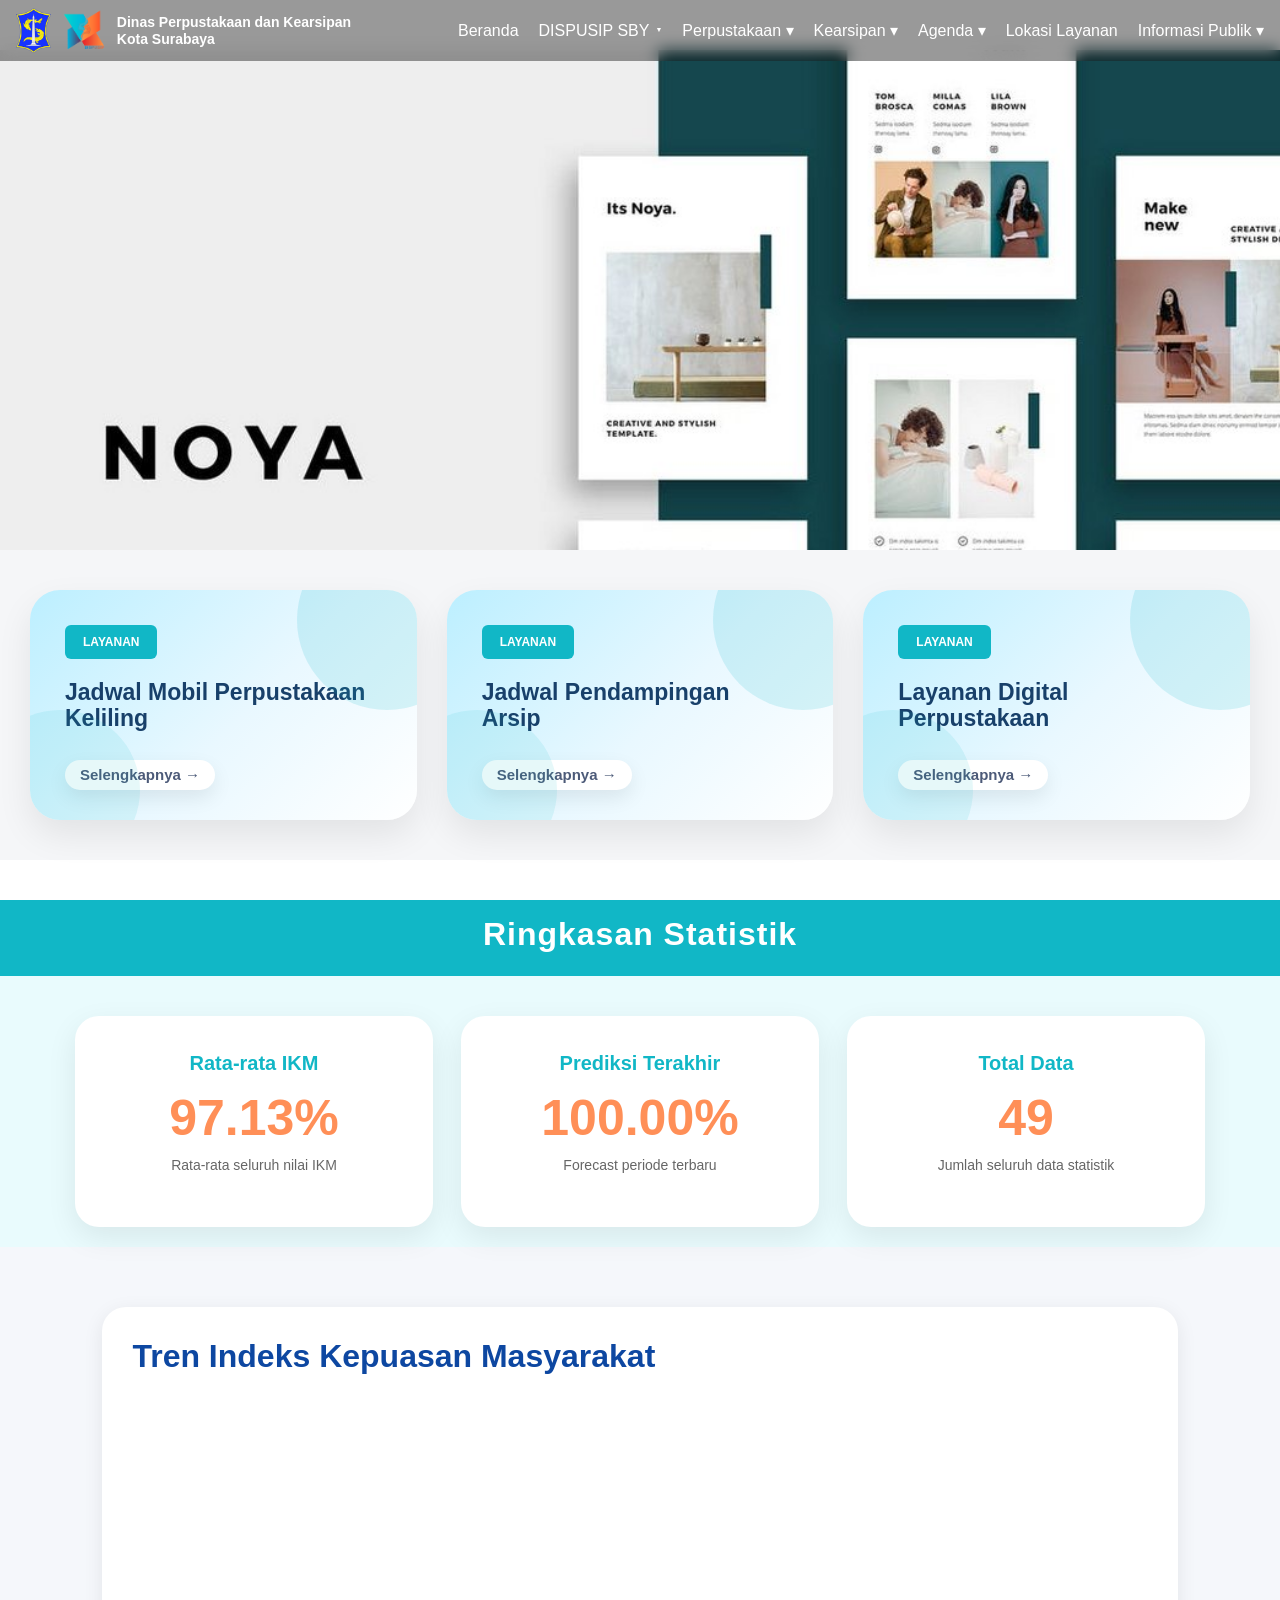
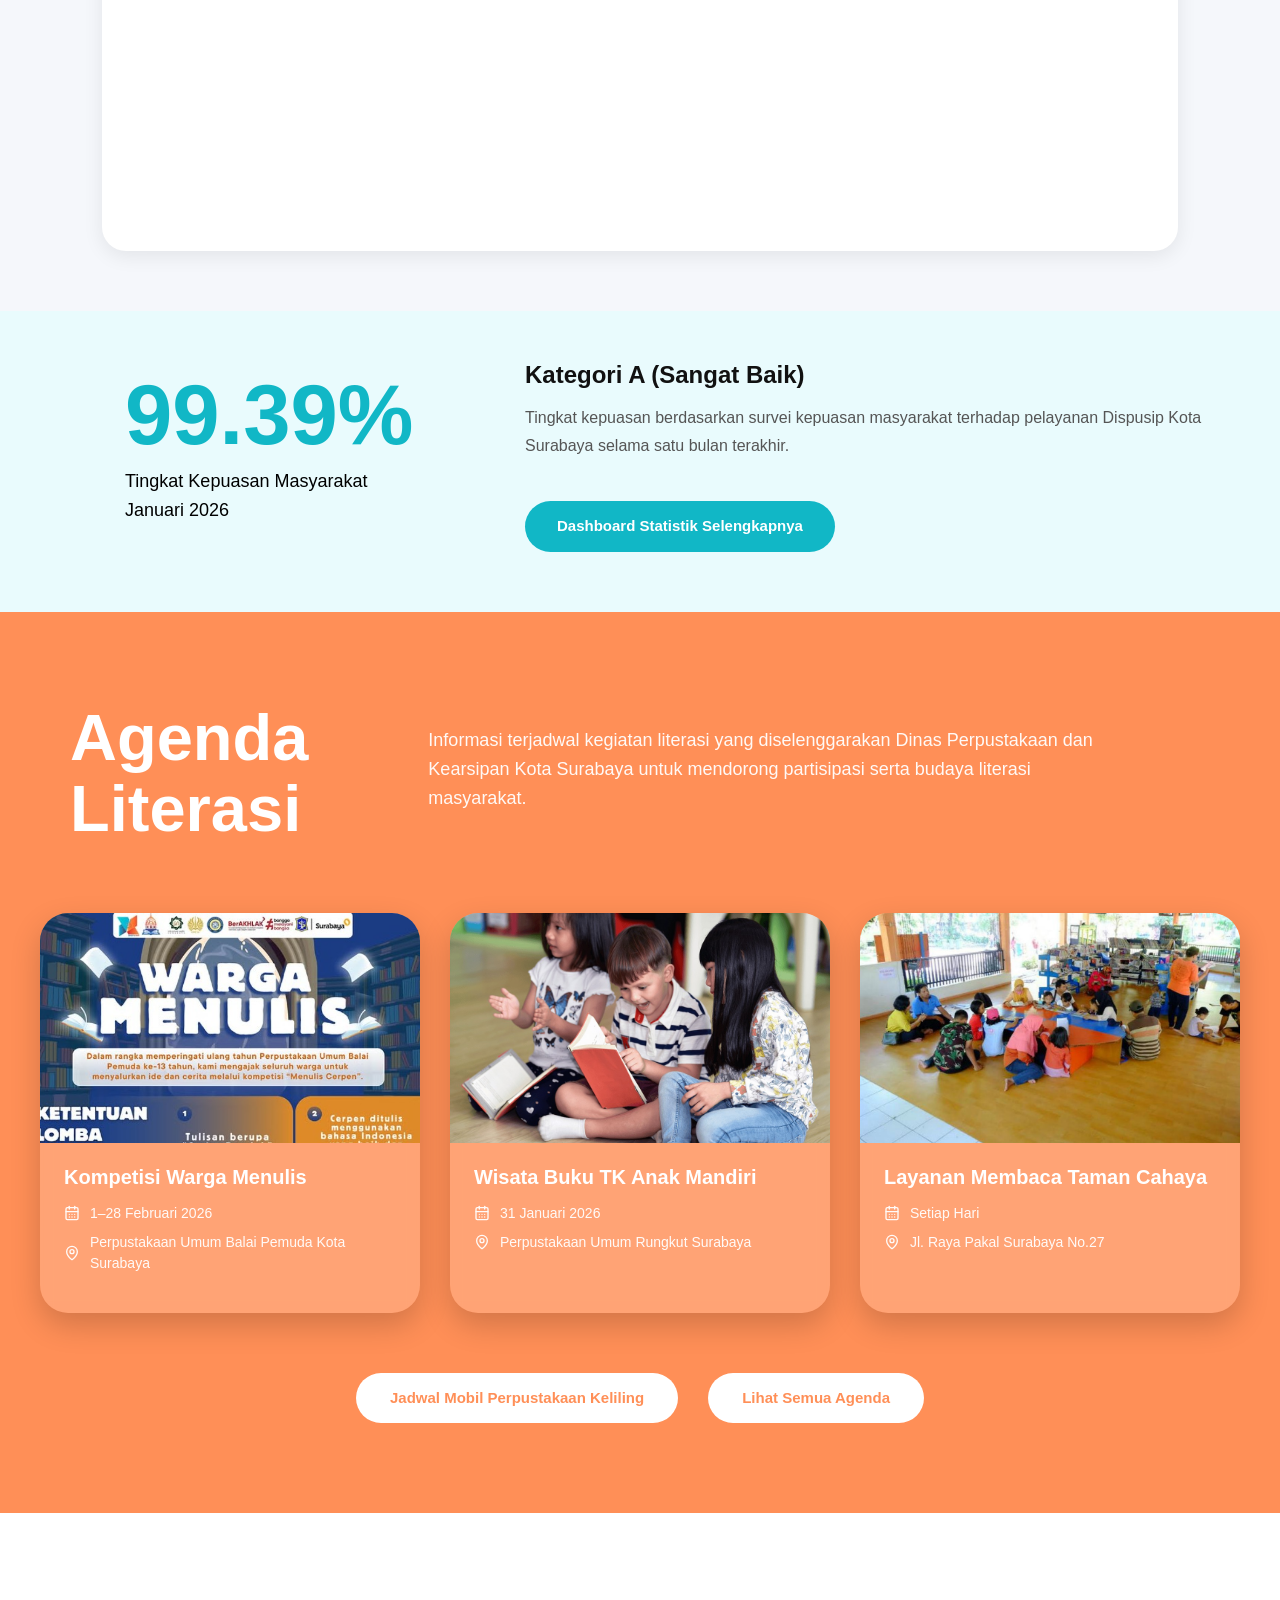
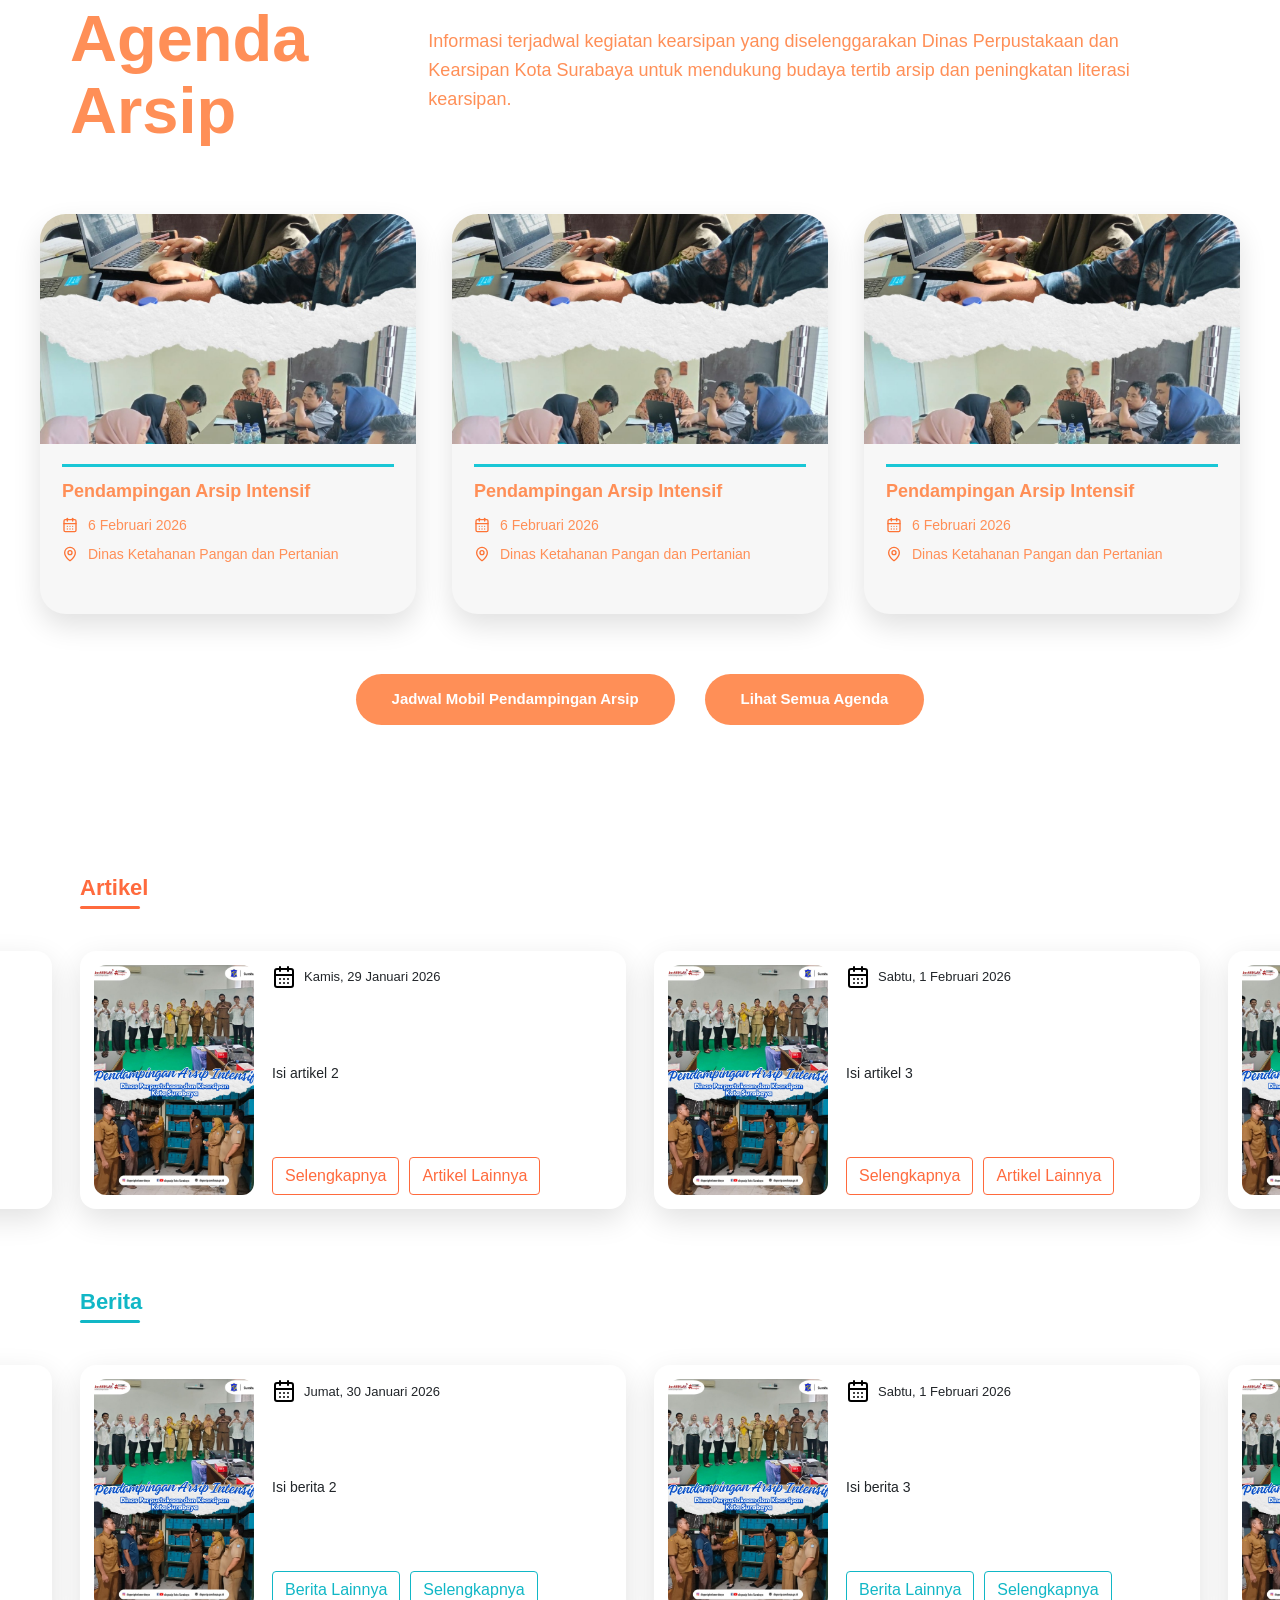
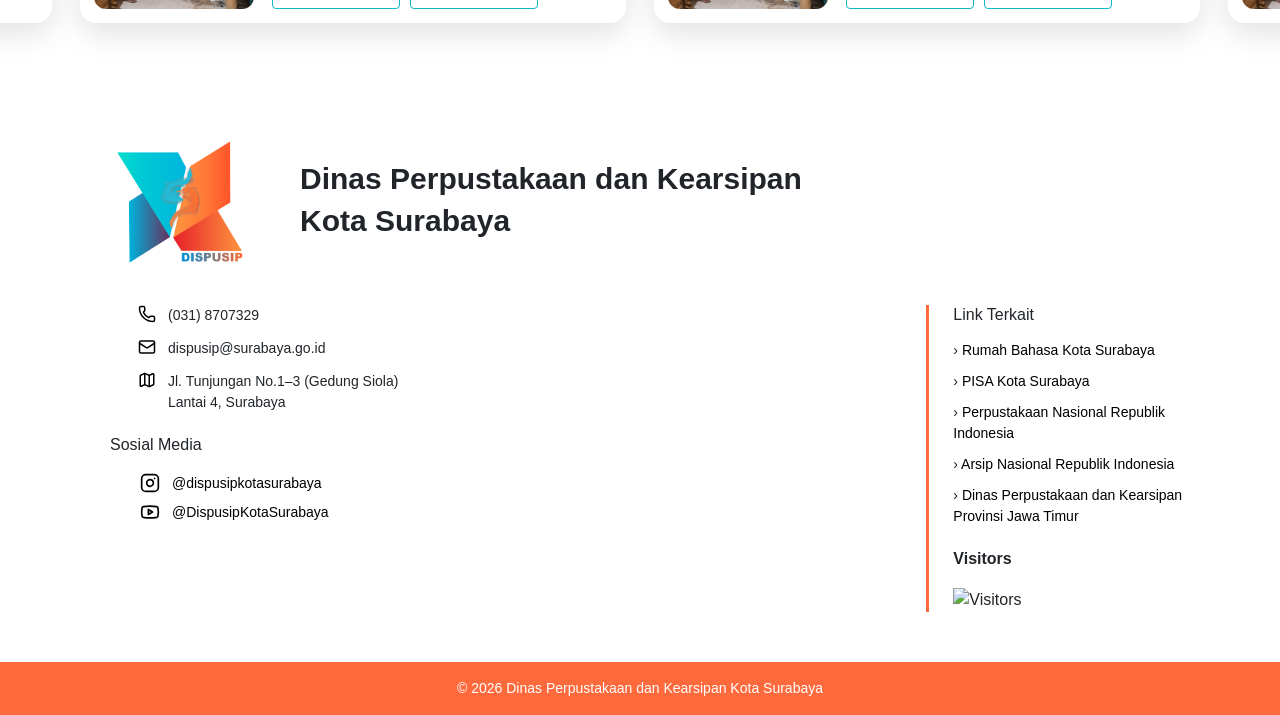
==== index.html @ 13926a01 "Beranda ganti Index" ====
<!DOCTYPE html>
<html lang="id">
<head>
  <meta charset="UTF-8" />
  <meta name="viewport" content="width=device-width, initial-scale=1.0" />
  <title>DISPUSIP Surabaya</title>
  <link rel="stylesheet" href="css/css_beranda.css" />
  <meta name="viewport" content="width=device-width, initial-scale=1.0">
  <link rel="stylesheet" href="https://cdn.jsdelivr.net/npm/bootstrap@4.1.3/dist/css/bootstrap.min.css" integrity="sha384-MCw98/SFnGE8fJT3GXwEOngsV7Zt27NXFoaoApmYm81iuXoPkFOJwJ8ERdknLPMO" crossorigin="anonymous">
</head>
<body>

<!-- ================= NAVBAR ================= -->
<nav class="navbar">
  <div class="navbar-left">
    <img src="assets/images/logo-surabaya.png" class="logo-equal">
    <img src="assets/images/logo-dispusip.png" class="logo-equal">
    <span class="title">
      Dinas Perpustakaan dan Kearsipan <br>Kota Surabaya
    </span>
  </div>

  <!-- HAMBURGER -->
  <div class="hamburger" id="hamburger">☰</div>

  <!-- MENU -->
  <ul class="navbar-menu" id="navMenu">
    <li><a href="index.html">Beranda</a></li>

    <li class="nav-item has-dropdown">
  <a href="#">DISPUSIP SBY <span class="arrow">▼</span></a>
  <ul class="dropdown-menu">
    <li><a href="visi-misi.html">Visi Misi</a></li>
    <li><a href="organisasi.html">Struktur Organisasi</a></li>
    <li><a href="https://jdih.surabaya.go.id/" target="_blank">
    Perundang-undangan
  </a></li>
  </ul>
</li>

    <li class="nav-item has-dropdown">
  <a href="#">Perpustakaan ▾</a>
  <ul class="dropdown-menu">
    <li><a href="perpustakaan.html">Profil Perpustakaan</a></li>
    <li><a href="https://sipus.surabaya.go.id/">SIPUS</a></li>
    <li><a href="https://sipus.surabaya.go.id/katalog">Katalog Koleksi</a></li>
  </ul>
</li>

    <li class="nav-item has-dropdown">
  <a href="#">Kearsipan ▾</a>
  <ul class="dropdown-menu">
    <li><a href="arsip.html">Profil Kearsipan</a></li>
    <li><a href="https://earsip.surabaya.go.id/">E-Arsip</a></li>
    <li><a href="https://dispusip.surabaya.go.id/virtual/">SiManis</a></li>
  </ul>
</li>

<li class="nav-item has-dropdown">
  <a href="#">Agenda ▾</a>
  <ul class="dropdown-menu">
    <li><a href="#agenda">Agenda Literasi</a></li>
    <li><a href="#agenda-arsip">Agenda Arsip</a></li>
  </ul>
</li>

<li>
  <a href="https://sipus.surabaya.go.id/maps" target="_blank">
    Lokasi Layanan
  </a>
</li>

<li class="nav-item has-dropdown dropdown-right">
  <a href="#">Informasi Publik ▾</a>
  <ul class="dropdown-menu">
    <li><a href="https://ppid.surabaya.go.id/">PPID</a></li>
    <li><a href="https://ckan.surabaya.go.id/dataset/?organization=dispusip">Satu Data</a></li>
    <li><a href="https://dashboard-layanan-statistik.endika.my.id">Dashboard Layanan Statistik</a></li>
    <li><a href="karya.html">Indeks Kepuasan Masyarakat</a></li>
    <li><a href="media center https://mediacenter.surabaya.go.id/">Media Center (Pengaduan)</a></li>
    <li><a href="https://skm.surabaya.go.id/">Survey Kepuasan Masyarakat</a></li>
  </ul>
</li>
  </ul>
</nav>

<!-- ================= HERO ================= -->
<section class="hero">
  <div class="slider" id="slider">
    <img src="assets/images/poster1.png">
    <img src="assets/images/poster2.png">
    <img src="assets/images/poster3.png">
    <img src="assets/images/poster4.png">
  </div>
</section>

<section class="spacer-biru"></section>

<!-- ================= LAYANAN CEPAT ================= -->
<section class="layanan-cepat popup">

  <div class="layanan-grid">

    <!-- PUSLING -->
    <div class="service-card">
      <div class="service-tag">LAYANAN</div>

      <h3>
        Jadwal Mobil Perpustakaan <br>
        Keliling
      </h3>

      <a href="pusling.html" class="service-btn">
        Selengkapnya →
      </a>
    </div>

    <!-- SIPLING -->
    <div class="service-card">
      <div class="service-tag">LAYANAN</div>

      <h3>
        Jadwal
        Pendampingan <br>
        Arsip
      </h3>

      <a href="sipling.html" class="service-btn">
        Selengkapnya →
      </a>
    </div>

    <!-- DIGITAL -->
    <div class="service-card">
      <div class="service-tag">LAYANAN</div>

      <h3>
        Layanan Digital<br>
        Perpustakaan
      </h3>

      <a href="#" class="service-btn">
        Selengkapnya →
      </a>
    </div>

  </div>

</section>

<!-- ================= RINGKASAN ================= -->
<section class="ringkasan-wrapper">
    
  <!-- Judul -->
  <div class="ringkasan-header">
    <h2>Ringkasan Statistik</h2>
  </div>

  <!-- ================= CARD STATISTIK BARU ================= -->
  <div class="statistik-container">

    <!-- CARD 1 -->
    <div class="statistik-card popup">
      <h3>Rata-rata IKM</h3>
      <div class="angka" id="avgIKM">0</div>
      <p>Rata-rata seluruh nilai IKM</p>
    </div>

    <!-- CARD 2 -->
    <div class="statistik-card popup">
      <h3>Prediksi Terakhir</h3>
      <div class="angka" id="lastPrediksi">0</div>
      <p>Forecast periode terbaru</p>
    </div>

    <!-- CARD 3 -->
    <div class="statistik-card popup">
      <h3>Total Data</h3>
      <div class="angka" id="totalData">0</div>
      <p>Jumlah seluruh data statistik</p>
    </div>

  </div>

<!-- ================= GRAFIK ================= -->
<section class="grafik-section">

  <div class="grafik-container">

    <h2>Tren Indeks Kepuasan Masyarakat</h2>

    <div class="chart-wrapper">
      <canvas id="ikmChart"></canvas>
    </div>

  </div>

</section>

  <!-- ================= KONTEN LAMA TETAP ================= -->
  <div class="kepuasan">

    <!-- KIRI -->
    <div class="kepuasan-left popup">
      <h1 id="persentaseIKM">99,39%</h1>

      <p id="tanggalIKM">
      Tingkat Kepuasan Masyarakat<br>
      Januari 2026
      </p>
    </div>

    <!-- KANAN -->
<div class="kepuasan-right popup">

  <h4 id="kategoriIKM">
    Kategori A (Sangat Baik)
  </h4>

  <p id="deskripsiIKM">
    Tingkat kepuasan berdasarkan survei kepuasan masyarakat
    terhadap pelayanan Dispusip Kota Surabaya selama satu
    bulan terakhir.
  </p>

  <a href="https://dashboard-layanan-statistik.endika.my.id/" target="_blank">
    <button>
      Dashboard Statistik Selengkapnya
    </button>
  </a>

</div>

</section>

<!-- ================= AGENDA ================= -->
<section id="agenda" class="agenda">
  <div class="agenda-container popup">

    <!-- HEADER -->
    <div class="agenda-header">
      <h1>Agenda<br>Literasi</h1>
      <p>
        Informasi terjadwal kegiatan literasi yang diselenggarakan
        Dinas Perpustakaan dan Kearsipan Kota Surabaya untuk
        mendorong partisipasi serta budaya literasi masyarakat.
      </p>
    </div>

    <!-- CARD GRID -->
    <div class="agenda-grid">
      <div class="row">
        
          <div class="col-md-4">
            <a href="agenda.html" class="agenda-link">
              <div class="agenda-card">
                <img src="assets/images/agenda1.png" class="agenda-img">
                <div class="agenda-content">
                  <h3>Kompetisi Warga Menulis</h3>
                  <div class="agenda-info">
                    <p><img src="assets/icons/calendar.svg"> 1–28 Februari 2026</p>
                    <p><img src="assets/icons/pin.svg"> Perpustakaan Umum Balai Pemuda Kota Surabaya</p>
                  </div>
                </div>
              </div>
            </a>
          </div>
          <div class="col-md-4">
            <a href="agenda.html" class="agenda-link">
              <div class="agenda-card">
                <img src="assets/images/agenda2.png" class="agenda-img">
                <div class="agenda-content">
                  <h3>Wisata Buku TK Anak Mandiri</h3>
                  <div class="agenda-info">
                    <p><img src="assets/icons/calendar.svg"> 31 Januari 2026</p>
                    <p><img src="assets/icons/pin.svg"> Perpustakaan Umum Rungkut Surabaya</p>
                  </div>
                </div>
              </div>
            </a>
          </div>
          <div class="col-md-4">
            <a href="agenda.html" class="agenda-link">
              <div class="agenda-card">
                <img src="assets/images/agenda3.png" class="agenda-img">
                <div class="agenda-content">
                  <h3>Layanan Membaca Taman Cahaya</h3>
                  <div class="agenda-info">
                    <p><img src="assets/icons/calendar.svg"> Setiap Hari</p>
                    <p><img src="assets/icons/pin.svg"> Jl. Raya Pakal Surabaya No.27</p>
                  </div>
                </div>
              </div>
            </a>
          </div>
      </div>
    </div>

    <!-- BUTTON -->
<div class="agenda-button">
  <a href="pusling.html" class="btn-outline">
    Jadwal Mobil Perpustakaan Keliling
  </a>

  <a href="agendaliterasi.html" class="btn-fill">
    Lihat Semua Agenda
  </a>
</div>

  </div>
</section>

<!-- ================= AGENDA ARSIP ================= -->
<section id="agenda-arsip" class="agenda-arsip">
  <div class="arsip-container popup">

    <!-- HEADER -->
    <div class="arsip-header">
      <h1>Agenda<br>Arsip</h1>
      <p>
        Informasi terjadwal kegiatan kearsipan yang diselenggarakan
        Dinas Perpustakaan dan Kearsipan Kota Surabaya untuk
        mendukung budaya tertib arsip dan peningkatan literasi
        kearsipan.
      </p>
    </div>

    <!-- GRID -->
    <div class="arsip-grid">

      <div class="arsip-card">
        <img src="assets/images/arsip1.png" class="arsip-img">
        <div class="arsip-content">
          <div class="arsip-line"></div>
          <h3>Pendampingan Arsip Intensif</h3>
          <p><img src="assets/icons/calendar-orange.svg"> 6 Februari 2026</p>
          <p><img src="assets/icons/pin-orange.svg"> Dinas Ketahanan Pangan dan Pertanian</p>
        </div>
      </div>

      <div class="arsip-card">
        <img src="assets/images/arsip2.png" class="arsip-img">
        <div class="arsip-content">
          <div class="arsip-line"></div>
          <h3>Pendampingan Arsip Intensif</h3>
          <p><img src="assets/icons/calendar-orange.svg"> 6 Februari 2026</p>
          <p><img src="assets/icons/pin-orange.svg"> Dinas Ketahanan Pangan dan Pertanian</p>
        </div>
      </div>

      <div class="arsip-card">
        <img src="assets/images/arsip3.png" class="arsip-img">
        <div class="arsip-content">
          <div class="arsip-line"></div>
          <h3>Pendampingan Arsip Intensif</h3>
          <p><img src="assets/icons/calendar-orange.svg"> 6 Februari 2026</p>
          <p><img src="assets/icons/pin-orange.svg"> Dinas Ketahanan Pangan dan Pertanian</p>
        </div>
      </div>

    </div>

    <!-- BUTTON -->

    <div class="agenda-button">
  <a href="sipling.html" class="btn-arsip-fill">
    Jadwal Mobil Pendampingan Arsip
  </a>

  <a href="agendaarsip.html" class="btn-arsip-fill">
    Lihat Semua Agenda
  </a>
</div>
  </div>
</section>
<!-- ================= ARTIKEL & BERITA ================= -->
<section class="artikel-berita">

  <!-- ===== ARTIKEL ===== -->
  <div class="artikel-grid">
    <div class="artikel-col">
      <h3 class="judul artikel">Artikel</h3>

      <div class="scroll-wrapper">
          <div class="scroll-track artikel-track">

          <div class="artikel-card">
            <img src="assets/images/artikel1.png" class="thumb">
            <div class="artikel-info">
              <div class="tanggal">
                <img src="assets/icons/calendar-hitam.svg">
                Selasa, 30 Januari 2026
              </div>
              <p class="isi">Isi artikel 1</p>
              <div class="btn-row">
                <a href="artikel.html" class="btn orange">Selengkapnya</a>
                <a href="artikel.html" class="btn orange">Artikel Lainnya</a>
              </div>
            </div>
          </div>

          <div class="artikel-card">
            <img src="assets/images/artikel2.png" class="thumb">
            <div class="artikel-info">
              <div class="tanggal">
                <img src="assets/icons/calendar-hitam.svg">
                Kamis, 29 Januari 2026
              </div>
              <p class="isi">Isi artikel 2</p>
              <div class="btn-row">
                <a href="artikel.html" class="btn orange">Selengkapnya</a>
                <a href="artikel.html" class="btn orange">Artikel Lainnya</a>
              </div>
            </div>
          </div>

          <div class="artikel-card">
            <img src="assets/images/artikel3.png" class="thumb">
            <div class="artikel-info">
              <div class="tanggal">
                <img src="assets/icons/calendar-hitam.svg">
                Sabtu, 1 Februari 2026
              </div>
              <p class="isi">Isi artikel 3</p>
              <div class="btn-row">
                <a href="artikel.html" class="btn orange">Selengkapnya</a>
                <a href="artikel.html" class="btn orange">Artikel Lainnya</a>
              </div>
            </div>
          </div>

          <div class="artikel-card">
            <img src="assets/images/artikel4.png" class="thumb">
            <div class="artikel-info">
              <div class="tanggal">
                <img src="assets/icons/calendar-hitam.svg">
                Minggu, 2 Februari 2026
              </div>
              <p class="isi">Isi artikel 4</p>
              <div class="btn-row">
                <a href="artikel.html" class="btn orange">Selengkapnya</a>
                <a href="artikel.html" class="btn orange">Artikel Lainnya</a>
              </div>
            </div>
          </div>

        </div>
      </div>
    </div>
  </div>

  <!-- ===== BERITA ===== -->
  <div class="artikel-grid berita-section">
    <div class="artikel-col">
      <h3 class="judul berita">Berita</h3>

      <div class="scroll-wrapper">
          <div class="scroll-track berita-track">

          <div class="artikel-card">
            <img src="assets/images/berita1.png" class="thumb">
            <div class="artikel-info">
              <div class="tanggal">
                <img src="assets/icons/calendar-hitam.svg">
                Senin, 2 Februari 2026
              </div>
              <p class="isi">Isi berita 1</p>
              <div class="btn-row">
                <a href="berita.html" class="btn biru">Berita Lainnya</a>
                <a href="berita.html" class="btn biru">Selengkapnya</a>
              </div>
            </div>
          </div>

          <div class="artikel-card">
            <img src="assets/images/berita2.png" class="thumb">
            <div class="artikel-info">
              <div class="tanggal">
                <img src="assets/icons/calendar-hitam.svg">
                Jumat, 30 Januari 2026
              </div>
              <p class="isi">Isi berita 2</p>
              <div class="btn-row">
                <a href="berita.html" class="btn biru">Berita Lainnya</a>
                <a href="berita.html" class="btn biru">Selengkapnya</a>
              </div>
            </div>
          </div>

          <div class="artikel-card">
            <img src="assets/images/berita3.png" class="thumb">
            <div class="artikel-info">
              <div class="tanggal">
                <img src="assets/icons/calendar-hitam.svg">
                Sabtu, 1 Februari 2026
              </div>
              <p class="isi">Isi berita 3</p>
              <div class="btn-row">
                <a href="berita.html" class="btn biru">Berita Lainnya</a>
                <a href="berita.html" class="btn biru">Selengkapnya</a>
              </div>
            </div>
          </div>

          <div class="artikel-card">
            <img src="assets/images/berita4.png" class="thumb">
            <div class="artikel-info">
              <div class="tanggal">
                <img src="assets/icons/calendar-hitam.svg">
                Minggu, 2 Februari 2026
              </div>
              <p class="isi">Isi berita 4</p>
              <div class="btn-row">
                <a href="berita.html" class="btn biru">Berita Lainnya</a>
                <a href="berita.html" class="btn biru">Selengkapnya</a>
              </div>
            </div>
          </div>

        </div>
      </div>
    </div>
  </div>

</section>


<!-- ================= FOOTER ================= -->
<footer class="footer">

  <!-- ===== BARIS ATAS: LOGO + NAMA ===== -->
  <div class="footer-top">
    <img src="assets/images/logo-dispusip.png" alt="Logo">
    <h3>
      Dinas Perpustakaan dan Kearsipan<br>
      Kota Surabaya
    </h3>
  </div>

  <!-- ===== BARIS BAWAH: 3 KOLOM ===== -->
  <div class="footer-container">

    <!-- KIRI -->
    <div class="footer-left">
      <ul class="footer-info">
        <li>
          <img src="assets/icons/phone.svg">
          (031) 8707329
        </li>
        <li>
          <img src="assets/icons/email.svg">
          dispusip@surabaya.go.id
        </li>
        <li>
          <img src="assets/icons/location.svg">
          Jl. Tunjungan No.1–3 (Gedung Siola)<br>
          Lantai 4, Surabaya
        </li>
      </ul>

      <div class="footer-sosmed">
        <div class="sosmed-title-row"></div>
        <p>Sosial Media</p>
        <a href="ig: https://www.instagram.com/dispusipkotasurabaya/" target="_blank" class="sosmed-item">
  <img src="assets/icons/instagram.svg" alt="Instagram">
  <span>@dispusipkotasurabaya</span>
</a>

<a href="yt: https://www.youtube.com/@DispusipKotaSurabaya" target="_blank" class="sosmed-item">
  <img src="assets/icons/youtube.svg" alt="YouTube">
  <span>@DispusipKotaSurabaya</span>
</a>

      </div>
    </div>

    <!-- TENGAH -->
    <div class="footer-map">
      <iframe
        src="https://www.google.com/maps?q=Siola+Surabaya&output=embed"
        loading="lazy">
      </iframe>
    </div>

    <!-- KANAN -->
    <div class="footer-right">
      <h4>Link Terkait</h4>
<ul>
  <li>
    › <a href="https://rumahbahasa.surabaya.go.id" target="_blank">
      Rumah Bahasa Kota Surabaya
    </a>
  </li>

  <li>
    › <a href="https://pisa.surabaya.go.id" target="_blank">
      PISA Kota Surabaya
    </a>
  </li>

  <li>
    › <a href="https://www.perpusnas.go.id" target="_blank">
      Perpustakaan Nasional Republik Indonesia
    </a>
  </li>

  <li>
    › <a href="https://www.anri.go.id" target="_blank">
      Arsip Nasional Republik Indonesia
    </a>
  </li>

  <li>
    › <a href="https://disperpusip.jatimprov.go.id" target="_blank">
      Dinas Perpustakaan dan Kearsipan Provinsi Jawa Timur
    </a>
  </li>
</ul>

      <div class="visitor">
        <p><strong>Visitors</strong></p>
        <img src="assets/images/visitor.png" alt="Visitors">
      </div>
    </div>

  </div>

  <!-- ===== BOTTOM ===== -->
  <div class="footer-bottom">
    © 2026 Dinas Perpustakaan dan Kearsipan Kota Surabaya
  </div>

</footer>


<script src="https://code.jquery.com/jquery-3.3.1.slim.min.js" integrity="sha384-q8i/X+965DzO0rT7abK41JStQIAqVgRVzpbzo5smXKp4YfRvH+8abtTE1Pi6jizo" crossorigin="anonymous"></script>
<script src="https://cdn.jsdelivr.net/npm/popper.js@1.14.3/dist/umd/popper.min.js" integrity="sha384-ZMP7rVo3mIykV+2+9J3UJ46jBk0WLaUAdn689aCwoqbBJiSnjAK/l8WvCWPIPm49" crossorigin="anonymous"></script>
<script src="https://cdn.jsdelivr.net/npm/chart.js"></script>
<script src="js/js_beranda.js"></script>
</body>
</html>
---- css/css_beranda.css ----
/* RESET */
* {
  margin: 0;
  padding: 0;
  box-sizing: border-box;
  font-family: 'Segoe UI', sans-serif;
}

html, body {
  width: 100%;
  overflow-x: hidden;
}


body {
  background: #f5f6f8;
}

/* ================= FIX WARNA LINK ================= */

/* Semua link */
a {
  color: inherit;
  text-decoration: none;
}

/* ================= NAVBAR ================= */

.navbar {
  position: fixed !important;
  top: 0;
  left: 0;
  width: 100%;
  background: rgba(0,0,0,0.4); /* transparan */
  backdrop-filter: blur(8px);
  display: flex;
  justify-content: space-between;
  align-items: center;
  padding: 15px 40px;
  z-index: 99999;
}

.navbar {
  display: flex;
  align-items: center;
  justify-content: space-between;
}

/* Kiri: logo + teks */
.navbar-brand {
  display: flex;
  align-items: center;
  gap: 5px;
}

/* LEFT SIDE */
.navbar-left {
  display: flex;
  align-items: center;
  gap: 1px;
}

.logo-equal {
  height: 45px;
}

.title {
  font-size: 14px;
  font-weight: 600;
  line-height: 1.2;
  color: white;
}

/* MENU DESKTOP */
.navbar-menu {
  list-style: none;
  display: flex;
  gap: 20px;
  align-items: center;
  margin: 0;
  padding: 0;
}

.navbar-menu li {
  position: relative;
}

.navbar-menu > li > a {
  text-decoration: none;
  color: white;
  font-weight: 400;
  padding: 8px 0;
  display: inline-block;
  display: flex;
  align-items: center;
  gap: 6px;
}

/* ===== WARNA DESKTOP ===== */
@media (min-width: 769px) {
  .navbar-menu > li > a {
    color: white !important;
  }
}

.arrow {
  font-size: 7px;
}

/* ===== GARIS HIJAU DESKTOP ===== */

.navbar-menu > li > a {
  position: relative;
  color: white;
  padding-bottom: 8px;
}

.navbar-menu > li > a.active {
  border-bottom: 3px solid #14e6c3;
}
/* ================= DROPDOWN DESKTOP ================= */

.dropdown-menu {
  position: absolute;
  top: 40px;
  left: 0;
  background: white;
  list-style: none;
  min-width: 200px;
  border-radius: 8px;
  box-shadow: 0 8px 20px rgba(0,0,0,0.15);
  display: none;
  padding: 10px 0;
  z-index: 1000;
}

.dropdown-menu li {
  padding: 10px 18px;
}

.dropdown-menu li a {
  text-decoration: none;
  color: black;
  font-size: 14px;
}

.dropdown-menu li:hover {
  background: #f2f2f2;
}

.dropdown-menu li a:hover {
  color: #14e6c3;
}

.has-dropdown:hover .dropdown-menu {
  display: block;
}

/* Dropdown kanan */
.dropdown-right .dropdown-menu {
  right: 0;
  left: auto;
}

/* ================= HERO ================= */

.hero {
  width: 100%;
  height: 500px;
  margin-top: 50px;
  position: relative;
  overflow: hidden;
}

.slider {
  display: flex;
  width: 100vw;
  height: 100vh;
  transition: transform 1s ease-in-out;
}

.slider img {
  width: 100vw;
  height: 100vh;
  object-fit: cover;
  flex-shrink: 0;
}

/* ================= HAMBURGER MOBILE ================= */

.hamburger {
  display: none;
  font-size: 28px;
  cursor: pointer;
  color: white;
}

/* ================= MOBILE NAVBAR DAN HERO================= */

@media (max-width: 768px) {

  .hamburger {
    display: block;
    margin-left: auto;
    align-self: center;
  }

  .navbar {
    padding: 15px 20px;
  }

  .logo-equal {
  height: 35px; 
  }

  .navbar-menu {
    position: fixed;
    top: 0;
    right: -100%;
    width: 250px;
    height: 100vh;
    background: rgba(0,0,0,0.4);
    flex-direction: column;
    align-items: flex-start;
    padding: 70px 25px 40px 25px;
    gap: 18px;
    transition: 0.3s ease;
    z-index: 9998;
    overflow-y: auto; 
    overflow-x: hidden;  
  }

  .navbar-menu.active {
    right: 0;
  }

  /* Text mobile hitam */
  .navbar-menu > li > a {
    color: white;
  }

  /* Matikan hover desktop */
  .has-dropdown:hover .dropdown-menu {
    display: none;
  }

  .has-dropdown.active .dropdown-menu {
    display: block;
  }

  .dropdown-menu {
    position: static;
    display: none;           
    background: #f5f5f5;
    box-shadow: none;
    border-radius: 8px;
    margin: 10px 15px;
    padding: 18px 22px;       
    box-sizing: border-box;  
  }

  .dropdown-menu ul {
    padding: 0;
    margin: 0;
  }

  .dropdown-menu li {
  list-style: none;
  padding: 8px 0;
  padding-left: 15px;
  }

  .dropdown-menu li a {
    display: block;
    font-size: 15px;
    color: black;
    line-height: 1.5;
    white-space: normal;     
    word-wrap: break-word;
  }

  /* Dropdown klik */
  .has-dropdown.active .dropdown-menu {
    display: block;
  }

  .hero {
    height: auto;
  }

  .slider {
    height: auto;
  }

  .slider img {
    width: 100%;
    height: auto;
    object-fit: contain;
  }

  body {
    overflow-x: hidden; /* ⬅ penting supaya tidak geser kanan */
  }


}

/* ================= LAYANAN CEPAT ================= */

.layanan-cepat{
  padding:40px 30px;
  background:#f5f6f8;
}

.layanan-grid{
  max-width:1400px;
  margin:auto;

  display:grid;
  grid-template-columns:repeat(3,1fr);
  gap:30px;
}

/* CARD */

.service-card{
  position:relative;

  min-height:230px;

  padding:35px;

  border-radius:30px;

  background:
  linear-gradient(
  135deg,
  #bcefff 0%,
  #e9f8ff 55%,
  #ffffff 100%
  );

  overflow:hidden;

  box-shadow:
  0 15px 35px rgba(0,0,0,.08);

  transition:.3s;
}

.service-card:hover{
  transform:translateY(-8px);
}

/* dekorasi */

.service-card::before{
  content:"";

  position:absolute;
  right:-60px;
  top:-60px;

  width:180px;
  height:180px;

  border-radius:50%;

  background:
  rgba(17,183,198,.15);
}

.service-card::after{
  content:"";

  position:absolute;
  left:-50px;
  bottom:-50px;

  width:160px;
  height:160px;

  border-radius:50%;

  background:
  rgba(17,183,198,.10);
}

/* LABEL */

.service-tag{
  display:inline-block;

  padding:8px 18px;

  background:#11b7c6;

  color:white;

  font-size:12px;
  font-weight:600;

  border-radius:6px;
}

/* JUDUL */

.service-card h3{
  margin-top:20px;

  font-size:23px;
  line-height:1.15;

  color:#18406a;
  font-weight:700;
}

/* BUTTON */

.service-btn{
  position:absolute;

  left:35px;
  bottom:30px;

  width:150px;
  height:30px;

  background:white;

  border-radius:40px;

  display:flex;
  align-items:center;
  justify-content:center;

  text-decoration:none;

  font-size:15px;
  font-weight:600;

  color:#4c5a78;

  box-shadow:
  0 8px 20px rgba(0,0,0,.08);
}

.service-btn:hover{
  background:#11b7c6;
  color:white;
}

@media(max-width:768px){

  .layanan-grid{
    grid-template-columns:1fr;
  }

  .service-card{
    min-height:250px;
    padding:25px;
  }

  .service-card h3{
    font-size:23px;
  }

  .service-icon{
    font-size:60px;
    right:25px;
    bottom:85px;
  }

  .service-btn{
    width:180px;
    height:50px;
    font-size:18px;
    left:25px;
  }

}

/* ================= Ringkasan Statistik ================= */

/* TRIGGER KOSONG */
.ringkasan-trigger {
  height: 10px;   
}

/* ================= WRAPPER ================= */

.ringkasan-wrapper {
  width: 100%;
  min-height: 50vh;
  background-color: #e9fbfd;
  margin-top: 40px;
  padding-bottom: 60px;
  overflow: hidden;
}

/* ================= HEADER ================= */

.ringkasan-header {
  width: 100%;
  background-color: #11b7c6;
  padding: 15px 0;
  text-align: center;
}

.ringkasan-header h2 {
  color: #ffffff;
  font-size: 32px;
  font-weight: 700;
  letter-spacing: 1px;
}

/* ================= CARD STATISTIK ================= */

.statistik-container{
  max-width: 1200px;
  margin: 40px auto 20px;
  display: grid;
  grid-template-columns: repeat(3,1fr);
  gap: 28px;
  padding: 0 35px;
}

.statistik-card{
  background: #ffffff;
  border-radius: 24px;
  padding: 35px 28px;
  text-align: center;
  box-shadow: 0 10px 30px rgba(0,0,0,0.08);
  transition: 0.3s ease;
}

.statistik-card:hover{
  transform: translateY(-8px);
}

.statistik-card h3{
  font-size: 20px;
  color: #11b7c6;
  margin-bottom: 18px;
  font-weight: 700;
}

.statistik-card .angka{
  font-size: 50px;
  font-weight: 700;
  color: #ff8f57;
  margin-bottom: 12px;
  line-height: 1;
}

.statistik-card p{
  font-size: 14px;
  color: #666;
  line-height: 1.5;
}

/* ================= GRAFIK ================= */

.grafik-section{
  padding: 60px 8%;
  background: #f5f7fb;
}

.grafik-container{
  background: #fff;
  padding: 30px;
  border-radius: 24px;
  box-shadow: 0 5px 20px rgba(0,0,0,0.08);
  overflow-x: auto;
}

.grafik-container h2{
  font-size: 32px;
  color: #0d47a1;
  margin-bottom: 25px;
  font-weight: 700;
}

.chart-wrapper{
  position: relative;
  width: 100%;
  min-width: 700px;
  height: 420px;
}

#ikmChart{
  width: 100% !important;
  height: 100% !important;
}

/* ================= MOBILE ================= */

@media (max-width:768px){

  .grafik-section{
    padding: 40px 15px;
  }

  .grafik-container{
    padding: 20px;
    border-radius: 18px;
  }

  .grafik-container h2{
    font-size: 22px;
    text-align: center;
  }

  .chart-wrapper{
    min-width: 600px;
    height: 350px;
  }

}

/* ================= KEPUASAN ================= */

.kepuasan {
  margin-top: 10px;
  max-width: 1200px;
  margin: 50px auto 0;
  display: flex;
  gap: 60px;
  align-items: center;
  padding: 0 35px;
}

/* ================= KIRI ================= */

.kepuasan-left {
  flex: 1;
  padding-left: 50px;
  position: relative;
}

.kepuasan-left h1 {
  font-size: 85px;
  color: #11b7c6;
  font-weight: 700;
  line-height: 1;
}

.kepuasan-left p {
  font-size: 18px;
  color: #000;
  margin-top: 10px;
  line-height: 1.6;
}

/* ================= KANAN ================= */

.kepuasan-right {
  flex: 2;
}

.kepuasan-right h4 {
  font-size: 24px;
  font-weight: 700;
  margin-bottom: 14px;
  color: #111;
}

.kepuasan-right p {
  font-size: 16px;
  color: #555;
  line-height: 1.8;
  max-width: 700px;
}

/* ================= BUTTON ================= */

.kepuasan-right button {
  margin-top: 24px;
  padding: 14px 32px;
  border: none;
  border-radius: 30px;
  background-color: #11b7c6;
  color: #ffffff;
  font-size: 15px;
  font-weight: 600;
  cursor: pointer;
  transition: 0.3s ease;
}

.kepuasan-right button:hover{
  background: #0d9cab;
  transform: translateY(-2px);
}

/* ================= ANIMATION SCROLL ================= */

/* ANIMASI POP-UP */
.stat-card,
.kepuasan-left,
.kepuasan-right,
.statistik-card {
  opacity: 0;
  transform: translateY(60px);
  transition: all 0.8s ease;
}

/* SAAT MUNCUL */
.stat-card.show,
.kepuasan-left.show,
.kepuasan-right.show,
.statistik-card.show {
  opacity: 1;
  transform: translateY(0);
}

/* DELAY */
.statistik-card:nth-child(1) { 
  transition-delay: 0.1s; 
}

.statistik-card:nth-child(2) { 
  transition-delay: 0.25s; 
}

.statistik-card:nth-child(3) { 
  transition-delay: 0.4s; 
}

/* ================= POPUP ================= */

.popup {
  opacity: 0;
  transform: translateY(60px);
  transition: opacity 0.8s ease, transform 0.8s ease;
}

.popup.show {
  opacity: 1;
  transform: translateY(0);
}

/* ================= MOBILE ================= */

@media (max-width: 768px) {

  /* ================= WRAPPER ================= */

  .ringkasan-wrapper {
    margin-top: 20px;
    padding-bottom: 35px;
  }

  /* ================= HEADER ================= */

  .ringkasan-header {
    padding: 12px 0;
  }

  .ringkasan-header h2 {
    font-size: 22px;
  }

  /* ================= CARD ================= */

  .statistik-container{
    grid-template-columns: 1fr;
    gap: 18px;
    margin-top: 25px;
    padding: 0 16px;
  }

  .statistik-card{
    padding: 25px 20px;
    border-radius: 20px;
  }

  .statistik-card h3{
    font-size: 16px;
    margin-bottom: 12px;
  }

  .statistik-card .angka{
    font-size: 36px;
    margin-bottom: 8px;
  }

  .statistik-card p{
    font-size: 12px;
    line-height: 1.5;
  }

  /* ================= KEPUASAN ================= */

  .kepuasan {
    margin: 25px auto 0;
    padding: 0 16px;
    gap: 18px;
    align-items: center;
  }

  /* ================= KIRI ================= */

  .kepuasan-left {
    flex: 1;
    padding-left: 0;
  }

  .kepuasan-left h1 {
    font-size: 42px;
  }

  .kepuasan-left p {
    font-size: 12px;
    margin-top: 6px;
  }

  /* ================= KANAN ================= */

  .kepuasan-right {
    flex: 1.5;
  }

  .kepuasan-right h4 {
    font-size: 14px;
    margin-bottom: 8px;
  }

  .kepuasan-right p {
    font-size: 12px;
    line-height: 1.6;
  }

  /* ================= BUTTON ================= */

  .kepuasan-right button {
    margin-top: 14px;
    padding: 10px 16px;
    font-size: 11px;
    border-radius: 20px;
    width: 100%;
  }

}

/* ================= AGENDA ================= */

.agenda {
  background: #ff8f57;
  padding: 90px 40px;
  color: white;
}

.agenda-container {
  max-width: 1300px;
  margin: auto;
}

/* HEADER */
.agenda-header {
  display: flex;
  gap: 120px;
  align-items: center;
}

.agenda-header h1 {
  font-size: 65px;
  font-weight: 700;
  line-height: 1.1;
  max-width: 420px;
  margin-left: 30px; 
}

.agenda-header p {
  max-width: 700px;
  font-size: 18px;
  line-height: 1.6;
  opacity: 0.95;
}

/* GRID */
.agenda-grid {
  display: grid;
  /*grid-template-columns: repeat(3, 1fr);*/
  gap: 32px;
  margin-top: 60px;
}

/* CARD */
.agenda-card {
  background: rgba(255, 255, 255, 0.18);
  border-radius: 28px;
  overflow: hidden;
  box-shadow: 0 12px 30px rgba(0,0,0,0.18);
  backdrop-filter: blur(6px);
  transition: transform 0.3s ease, box-shadow 0.3s ease;

  min-height: 400px; 
}

.agenda-card:hover {
  transform: translateY(-8px);
  box-shadow: 0 18px 36px rgba(0,0,0,0.25);
}

.agenda-img {
  width: 100%;
  height: 230px;
  object-fit: cover;
}

/* CONTENT */
.agenda-content {
  padding: 22px 24px 26px;
}

.agenda-content h3 {
  font-size: 20px;
  margin-bottom: 14px;
  font-weight: 600;
}

/* INFO */
.agenda-info p {
  display: flex;
  align-items: center;
  gap: 10px;
  font-size: 14px;
  margin-bottom: 8px;
  opacity: 0.95;
}

.agenda-info img {
  width: 16px;
}

/* HILANGKAN STYLE LINK */
.agenda-link{
  text-decoration:none;
  color:inherit;
  display:block;
  position:relative;
  z-index:10;
}

/* SEMUA STATE LINK */
.agenda-link,
.agenda-link:visited,
.agenda-link:hover,
.agenda-link:active,
.agenda-link:focus,
.agenda-link:focus-visible{
  color: inherit;
  text-decoration: none;
  outline: none; 
}

/* HILANGKAN TAP HIGHLIGHT (MOBILE) */
.agenda-link{
  -webkit-tap-highlight-color: transparent;
}

/* HOVER EFFECT */
.agenda-card{
  transition:0.3s;
  cursor:pointer;
}

.agenda-card:hover{
  transform:translateY(-5px);
}

/* ================= BUTTON ================= */

.agenda-button {
  margin-top: 60px;
  display: flex;
  justify-content: center;
  gap: 30px;
}

.btn-outline,
.btn-fill {
  background: white;
  color: #ff8f57;
  padding: 14px 34px;
  border-radius: 30px;
  border: none;
  font-size: 15px;
  font-weight: 600;
  cursor: pointer;
  transition: 0.3s ease;
  text-decoration: none;
}

/* Hover */
.btn-outline:hover,
.btn-fill:hover {
  background: #ffe1d3;
  color: #ff8f57;
}

/* Active */
.btn-outline:active,
.btn-fill:active {
  background: white !important;
  color: #ff8f57 !important;
  transform: scale(0.97);
  box-shadow: none !important;
  outline: none !important;
}

/* Remove Bootstrap focus */
.btn-outline:focus,
.btn-fill:focus {
  outline: none !important;
  box-shadow: none !important;
}

/* ================= FAST POPUP ================= */

.popup {
  opacity: 0;
  transform: translateY(60px);
  transition: opacity 0.8s ease, transform 0.8s ease;
}

.popup.show {
  opacity: 1;
  transform: translateY(0);
}

/* ================= MOBILE AGENDA ================= */
@media (max-width: 768px) {

  .agenda {
    padding: 50px 20px;
  }

  .agenda-container {
    max-width: 100%;
  }

  /* ================= HEADER ================= */
  .agenda-header {
    flex-direction: column; 
    gap: 20px;
    text-align: center;
  }

  .agenda-header h1 {
    font-size: 50px; 
    max-width: 100%;
    margin-left: 0; /* reset */
  }

  .agenda-header p {
    font-size: 14px;
    max-width: 100%;
  }

  /* ================= GRID ================= */
  .agenda-grid {
    grid-template-columns: 1fr; 
    gap: 40px;
    margin-top: 30px;
  }

  /* ================= CARD ================= */
  .agenda-card {
    min-height: auto; 
    border-radius: 20px;
    margin-bottom: 20px;
  }

  .agenda-img {
    height: 180px; 
  }

  /* ================= CONTENT ================= */
  .agenda-content {
    padding: 16px 18px 20px;
  }

  .agenda-content h3 {
    font-size: 16px;
    margin-bottom: 10px;
  }

  /* ================= INFO ================= */
  .agenda-info p {
    font-size: 12px;
    gap: 8px;
  }

  .agenda-info img {
    width: 14px;
  }

  /* ================= BUTTON ================= */
  .agenda-button {
    margin-top: 30px;
    flex-direction: column; 
    gap: 12px;
  }

  .btn-outline,
  .btn-fill {
    width: 100%; 
    text-align: center;
    padding: 12px;
    font-size: 13px;
  }

}

/* ================= AGENDA ARSIP ================= */

.agenda-arsip {
  background: #ffffff;
  padding: 90px 40px;
  color: #ff8f57;
}

.arsip-container {
  max-width: 1300px;
  margin: auto;
}

/* HEADER */
.arsip-header {
  display: flex;
  gap: 120px;
  align-items: center;
}

.arsip-header h1 {
  font-size: 65px;
  font-weight: 700;
  line-height: 1.1;
  max-width: 420px;
  margin-left: 30px;
}

.arsip-header p {
  max-width: 720px;
  font-size: 18px;
  line-height: 1.6;
}

/* GRID */
.arsip-grid {
  display: grid;
  grid-template-columns: repeat(3, 1fr);
  gap: 36px;
  margin-top: 60px;
}

/* CARD */
.arsip-card {
  background: #f7f7f7;
  border-radius: 26px;
  overflow: hidden;
  box-shadow: 0 12px 28px rgba(0,0,0,0.12);
  transition: transform 0.3s ease, box-shadow 0.3s ease;
  min-height: 400px;
}

.arsip-card:hover {
  transform: translateY(-8px);
  box-shadow: 0 18px 34px rgba(0,0,0,0.18);
}

.arsip-img {
  width: 100%;
  height: 230px;
  object-fit: cover;
}

/* CONTENT */
.arsip-content {
  padding: 20px 22px 26px;
}

.arsip-line {
  width: 100%;
  height: 3px;
  background: #19c7d6;
  margin-bottom: 14px;
}

.arsip-content h3 {
  font-size: 18px;
  font-weight: 700;
  margin-bottom: 12px;
}

.arsip-content p {
  display: flex;
  align-items: center;
  gap: 10px;
  font-size: 14px;
  margin-bottom: 8px;
}

.arsip-content img {
  width: 16px;
}

/* ================= BUTTON ================= */

.arsip-button {
  margin-top: 60px;
  display: flex;
  justify-content: center;
  gap: 30px;
}

/* Button Arsip */
.btn-arsip-fill,
.btn-arsip-outline {
  background-color: #ff8f57 !important;
  color: #ffffff;
  padding: 14px 36px;
  border-radius: 30px;
  border: none;
  font-size: 15px;
  font-weight: 600;
  cursor: pointer;
  transition: all 0.3s ease;
}

/* Hover */
.btn-arsip-fill:hover,
.btn-arsip-outline:hover {
  background-color: #ff7a3a;
  transform: translateY(-2px);
}

/* Saat diklik */
.btn-arsip-fill:active,
.btn-arsip-outline:active {
  transform: scale(0.97);
}

/* ================= FAST POPUP ================= */

.popup {
  opacity: 0;
  transform: translateY(60px);
  transition: opacity 0.8s ease, transform 0.8s ease;
}

.popup.show {
  opacity: 1;
  transform: translateY(0);
}

/* ================= MOBILE AGENDA ARSIP ================= */
@media (max-width: 768px) {

  .agenda-arsip {
    padding: 50px 20px;
  }

  .arsip-container {
    max-width: 100%;
  }

  /* ================= HEADER ================= */
  .arsip-header {
    flex-direction: column;
    gap: 20px;
    text-align: center;
  }

  .arsip-header h1 {
    font-size: 50px; 
    max-width: 100%;
    margin-left: 0;
  }

  .arsip-header p {
    font-size: 14px;
    max-width: 100%;
  }

  /* ================= GRID ================= */
  .arsip-grid {
    grid-template-columns: 1fr; 
    gap: 30px; 
    margin-top: 30px;
  }

  /* ================= CARD ================= */
  .arsip-card {
    border-radius: 22px;
    min-height: auto;
    margin-bottom: 5px; 
  }

  .arsip-img {
    height: 180px; 
  }

  /* ================= CONTENT ================= */
  .arsip-content {
    padding: 18px 18px 22px;
  }

  .arsip-line {
    height: 2px;
    margin-bottom: 10px;
  }

  .arsip-content h3 {
    font-size: 15px;
    margin-bottom: 8px;
  }

  .arsip-content p {
    font-size: 12px;
    gap: 8px;
  }

  .arsip-content img {
    width: 14px;
  }

  /* ================= BUTTON ================= */
  .arsip-button {
    margin-top: 30px;
    flex-direction: column;
    gap: 12px;
  }

  .btn-arsip-fill,
  .btn-arsip-outline {
    width: 100%;
    padding: 12px;
    font-size: 13px;
    text-align: center;
  }

}

/* ================= ARTIKEL & BERITA ================= */

.artikel-berita {
  padding: 60px 80px;
  background: #fff;
}

/* tiap section */
.artikel-grid {
  margin-bottom: 60px;
}

/* ===== JUDUL MODEL GARIS BAWAH ===== */

.judul {
  font-size: 22px;
  font-weight: 600;
  margin-bottom: 30px;
  display: inline-block;
  position: relative;
}

.judul::after {
  content: "";
  position: absolute;
  left: 0;
  bottom: -8px;
  width: 60px;
  height: 3px;
  border-radius: 3px;
}

/* Warna garis */
.judul.artikel {
  color: #ff6a3d;
}

.judul.artikel::after {
  background: #ff6a3d;
}

.judul.berita {
  color: #11b7c6;
}

.judul.berita::after {
  background: #11b7c6;
}

/* ===== SLIDER ===== */
.scroll-wrapper {
  width: 100%;
  overflow: visible;
  padding:20px 0;
}

.scroll-track {
  display: flex;
  gap: 28px;
  transition: transform 0.8s ease;
}

/* ===== CARD ===== */
.artikel-card {
  width: calc(50% - 14px); 
  flex-shrink: 0;

  display: flex;
  gap: 18px;
  background: #fff;
  padding: 14px;
  border-radius: 16px;
  box-shadow:
    0 10px 30px rgba(0,0,0,0.12);
}

.thumb {
  width: 160px;
  height: 230px;
  object-fit: cover;
  border-radius: 12px;
}

.artikel-info {
  flex: 1;
  display: flex;
  flex-direction: column;
  justify-content: space-between;
}

.tanggal {
  display: flex;
  align-items: center;
  gap: 8px;
  font-size: 13px;
}

.isi {
  font-size: 14px;
  margin: 12px 0;
}

/* BUTTON */
.btn-row {
  display: flex;
  gap: 10px;
}

.btn {
  padding: 7px 18px;
  border-radius: 20px;
  font-size: 12px;
  background: transparent;
  cursor: pointer;
}

.btn.orange {
  border: 1px solid #ff6a3d;
  color: #ff6a3d;
}

.btn.orange:hover {
  background: #ff6a3d;
  color: #fff;
}

.btn.biru {
  border: 1px solid #11b7c6;
  color: #11b7c6;
}

.btn.biru:hover {
  background: #11b7c6;
  color: #fff;
}

/* ================= MOBILE ARTIKEL & BERITA ================= */
@media (max-width: 768px) {

  .artikel-berita {
    padding-left: 16px;
    padding-right: 16px;
  }

  .scroll-wrapper {
    width: 100%;
  }

  .scroll-track {
    width: 100%;
  }

  .artikel-card {
    width: 100%;          
    flex-direction: column;
    gap: 12px;
  }

  .thumb {
    width: 100%;
    height: 180px;
  }

  .artikel-info {
    gap: 8px;
  }

  .judul {
    font-size: 18px;
  }

  .isi {
    font-size: 13px;
  }

  .btn-row {
    flex-wrap: wrap;
    gap: 8px;
  }
}

/* ================ FOOTER ================= */
.footer {
  background: #fff;
  margin-top: -80px;
  font-family: Arial, sans-serif;
}

/* ===== BARIS ATAS ===== */
.footer-top {
  display: flex;
  align-items: center;
  gap: 20px;
  padding: 50px 80px 20px;
}

.footer-top img {
  width: 200px;
}

.footer-top h3 {
  font-size: 30px;
  font-weight: 700;
  line-height: 1.4;
}

/* ===== 3 KOLOM ===== */
.footer-container {
  display: grid;
  grid-template-columns: 1.3fr 1.5fr 1fr;
  gap: 40px;
  padding: 10px 80px 50px;
  align-items: start;
}

/* INFO KONTAK */
.footer-info {
  list-style: none;
  padding-left: 28px; 
  margin: 0 0 20px;
}

/* Blok kiri agak masuk */
.footer-left {
  padding-left: 35px;
}

/* Kontak */
.footer-info li {
  display: flex;
  align-items: flex-start;
  gap: 12px;
  font-size: 14px;
  margin-bottom: 12px;
  line-height: 1.5;
}

.footer-info img {
  width: 18px;
  height: 18px;
}

/* SOSMED */

/* Judul Sosial Media sejajar teks (tanpa ikon tapi tetap pakai kolom ikon kosong) */
.sosmed-title-row span {
  font-weight: 600;
}

/* Item sosial media sejajar dengan kontak */
.sosmed-item {
  display: flex;
  align-items: center;
  gap: 12px;
  font-size: 14px;
  margin-bottom: 8px;
  padding-left: 30px; 
}

.sosmed-item img {
  width: 20px;
}

.footer-left {
  padding-left: 30px; 
}

/* Sosial media ikut sejajar */
.footer-sosmed {
  margin-top: 18px;
}

/* MAP */
.footer-map iframe {
  width: 100%;
  height: 260px;
  border: none;
  border-radius: 6px;
}

/* KANAN */
.footer-right {
  border-left: 3px solid #ff6a3d;
  padding-left: 24px;
}

.footer-right h4 {
  margin-bottom: 16px;
  font-size: 16px;
}

.footer-right ul {
  list-style: none;
  padding: 0;
  margin: 0;
}

.footer-right li {
  font-size: 14px;
  margin-bottom: 10px;
  cursor: pointer;
}

.footer-right li:hover {
  color: #ff6a3d;
}

/* VISITOR */
.visitor {
  margin-top: 20px;
}

.visitor img {
  width: 100%;
  max-width: 220px;
}

/* ===== FOOTER BOTTOM ===== */
.footer-bottom {
  background: #ff6a3d;
  color: white;
  text-align: center;
  padding: 16px;
  font-size: 14px;
}

/* Link Terkait Footer */
.footer-right ul li a {
  color: black;
}

.footer-right ul li a:hover {
  color: #f9733a;
}

/* Sosial Media */
.sosmed-item {
  color: black;
}

.sosmed-item:hover {
  color: #f9733a;
}

/* ================= MOBILE FIX ================= */
@media (max-width: 768px) {

  /* RAPATKAN HANYA SECTION SEBELUM FOOTER */
  .artikel-berita {
    margin-bottom: 0 !important;
    padding-bottom: 8px !important;
  }

  /* FOOTER RAPAT KE ATAS */
  .footer {
    margin-top: 0 !important;
    padding: 10px 0 20px 0 !important;
  }

  /* LOGO + NAMA KE KIRI */
  .footer-top {
    display: flex;
    flex-direction: row;
    align-items: center;
    justify-content: flex-start;
    gap: 12px;

    padding: 5px 15px 10px 10px;
    margin: 0;
  }

  .footer-top img {
    width: 85px;
  }

  .footer-top h3 {
    font-size: 16px;
    margin: 0;
    line-height: 1.4;
  }

  /* GRID JADI 1 KOLOM */
  .footer-container {
    grid-template-columns: 1fr;
    padding: 10px 15px;
    gap: 20px;
  }

  .footer-left,
  .footer-right {
    padding: 0;
    border: none;
  }

}
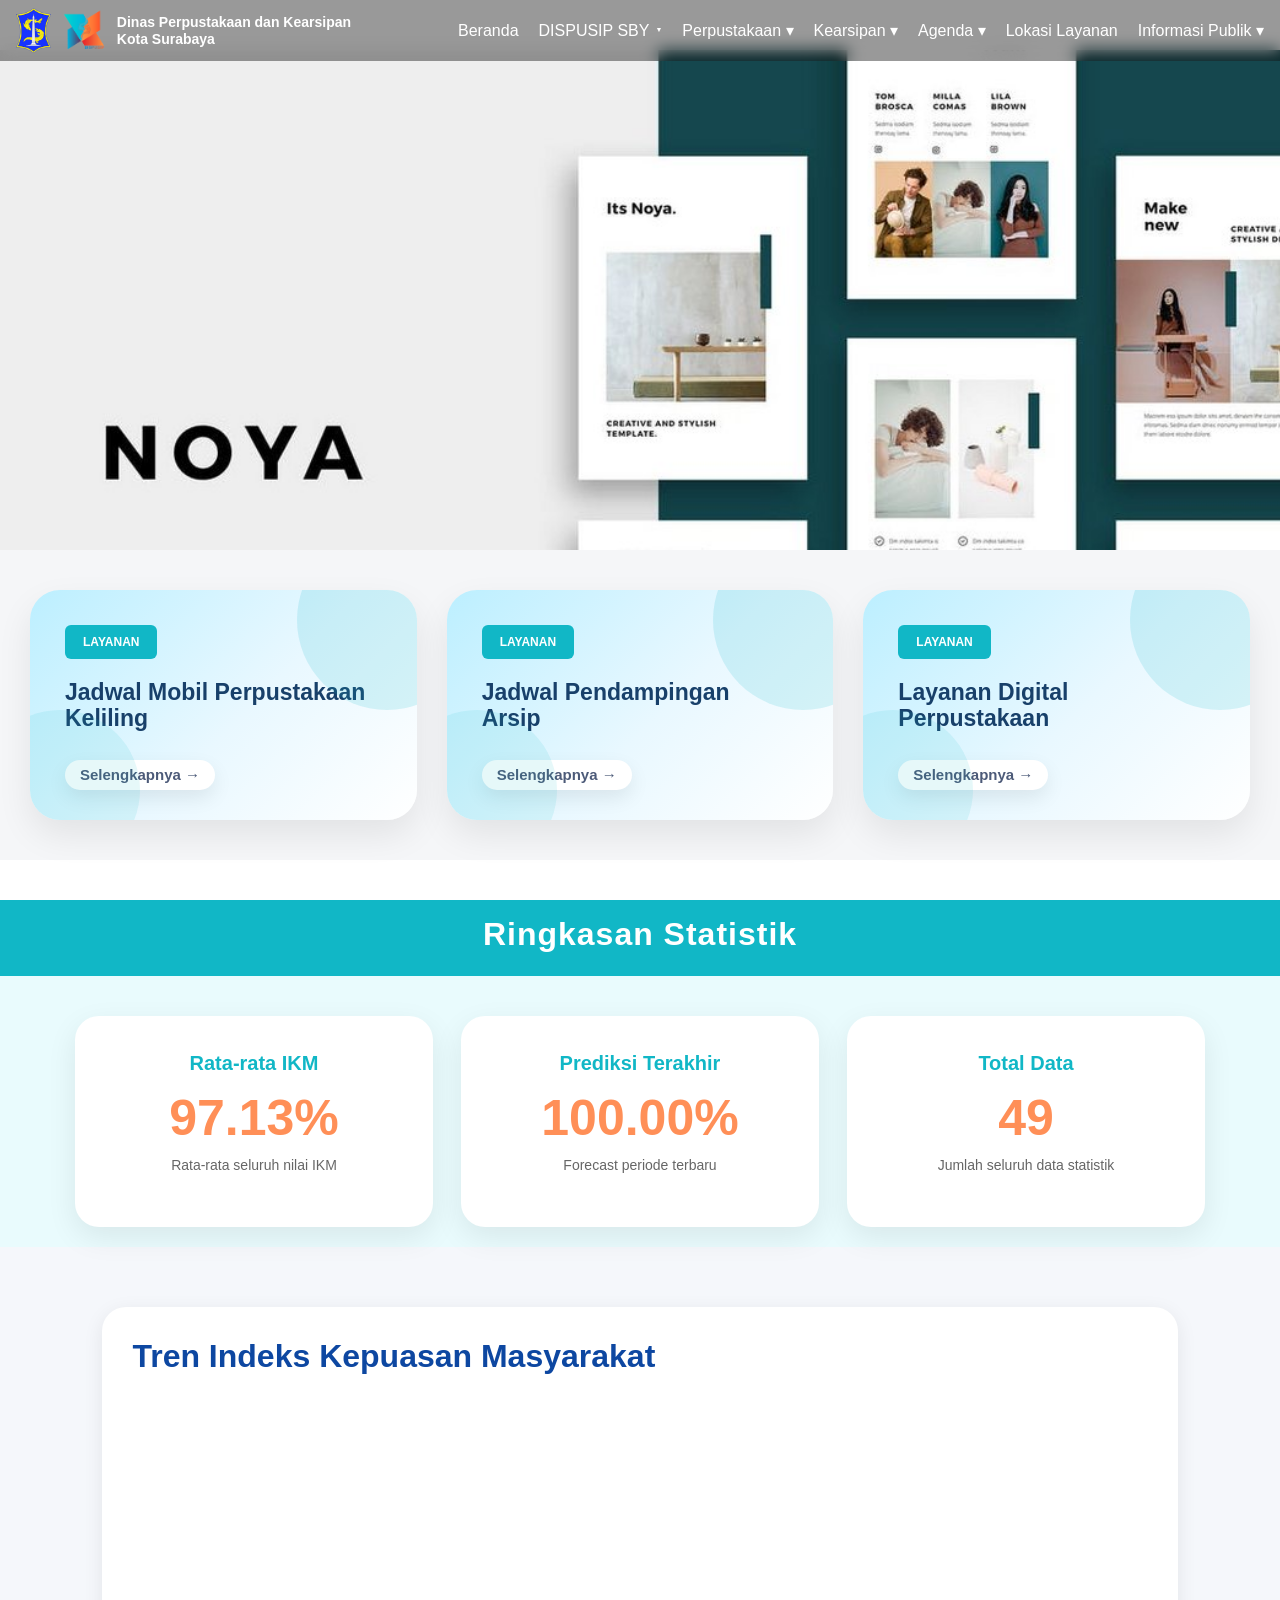
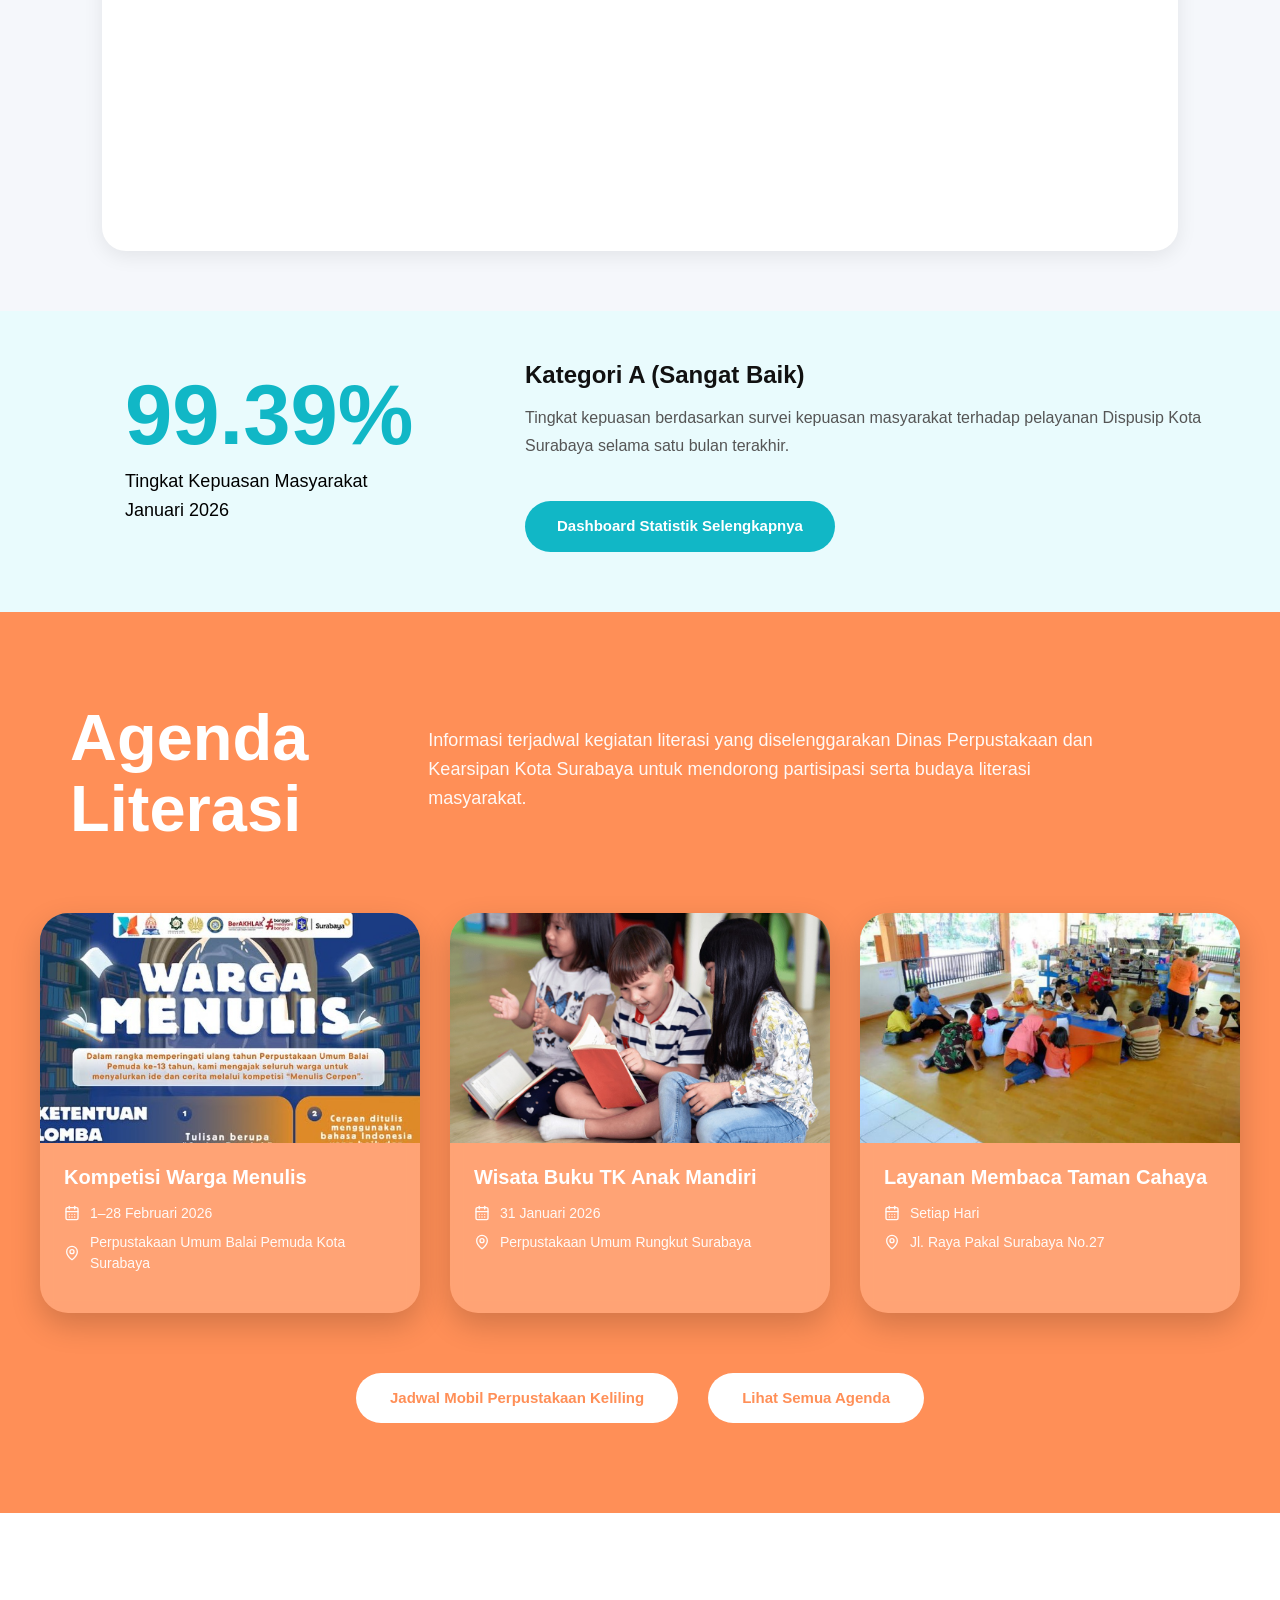
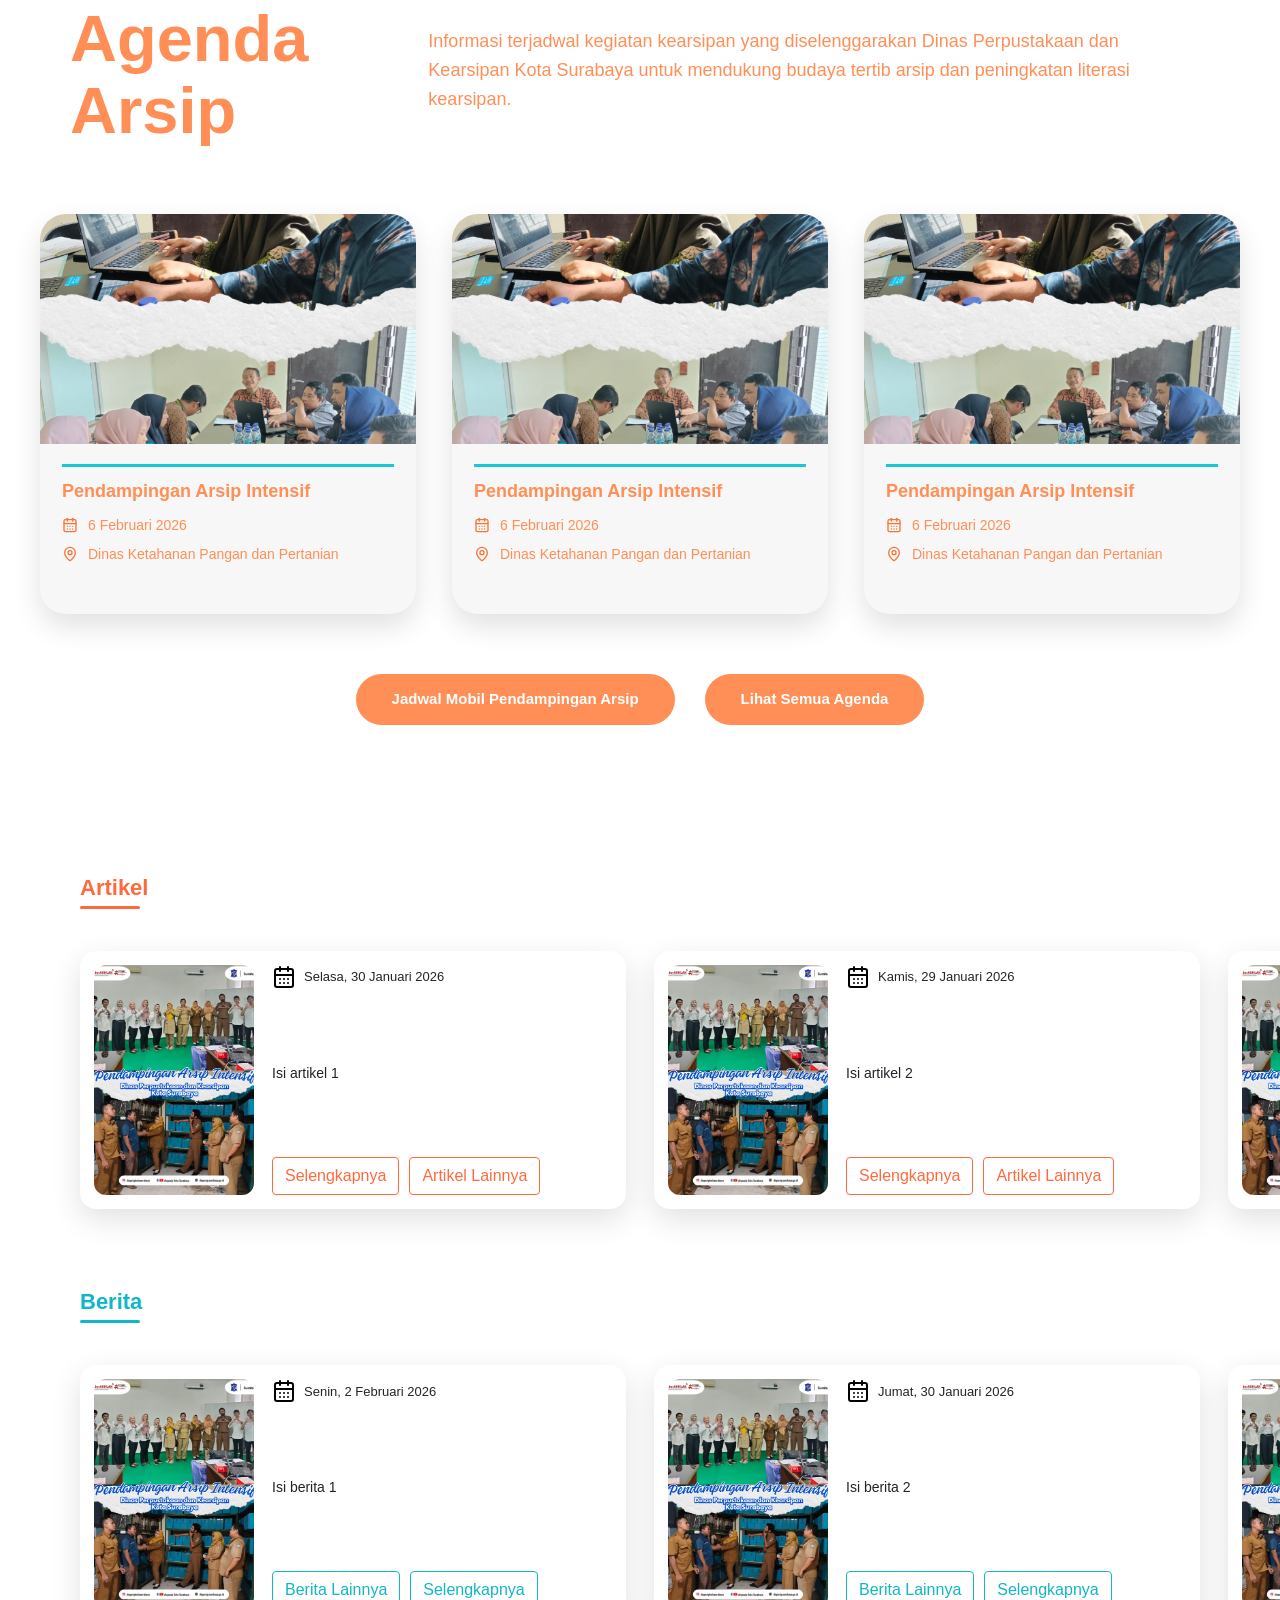
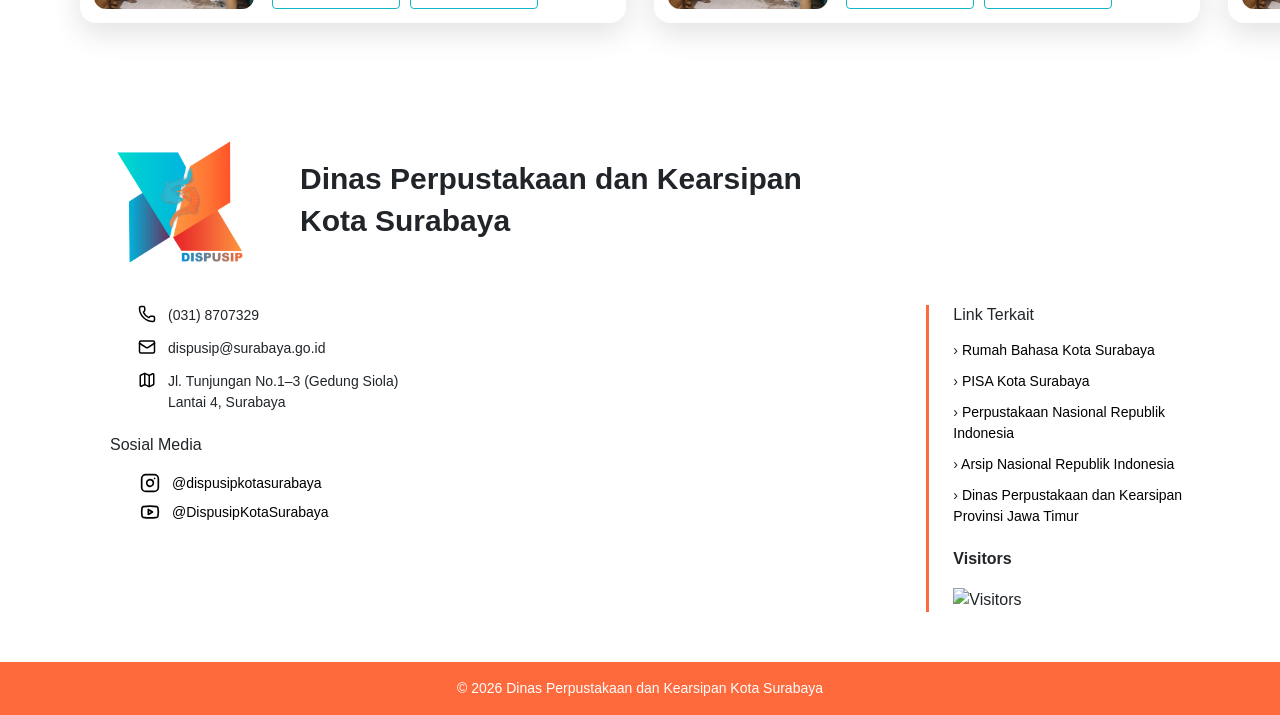
==== commit a5040051: "Update index.html" ====
--- a/index.html
+++ b/index.html
@@ -76,8 +76,8 @@
     <li><a href="https://ppid.surabaya.go.id/">PPID</a></li>
     <li><a href="https://ckan.surabaya.go.id/dataset/?organization=dispusip">Satu Data</a></li>
     <li><a href="https://dashboard-layanan-statistik.endika.my.id">Dashboard Layanan Statistik</a></li>
-    <li><a href="karya.html">Indeks Kepuasan Masyarakat</a></li>
-    <li><a href="media center https://mediacenter.surabaya.go.id/">Media Center (Pengaduan)</a></li>
+    <li><a href="https://dispusip.surabaya.go.id/ikm">Indeks Kepuasan Masyarakat</a></li>
+    <li><a href="https://mediacenter.surabaya.go.id/">Media Center (Pengaduan)</a></li>
     <li><a href="https://skm.surabaya.go.id/">Survey Kepuasan Masyarakat</a></li>
   </ul>
 </li>
